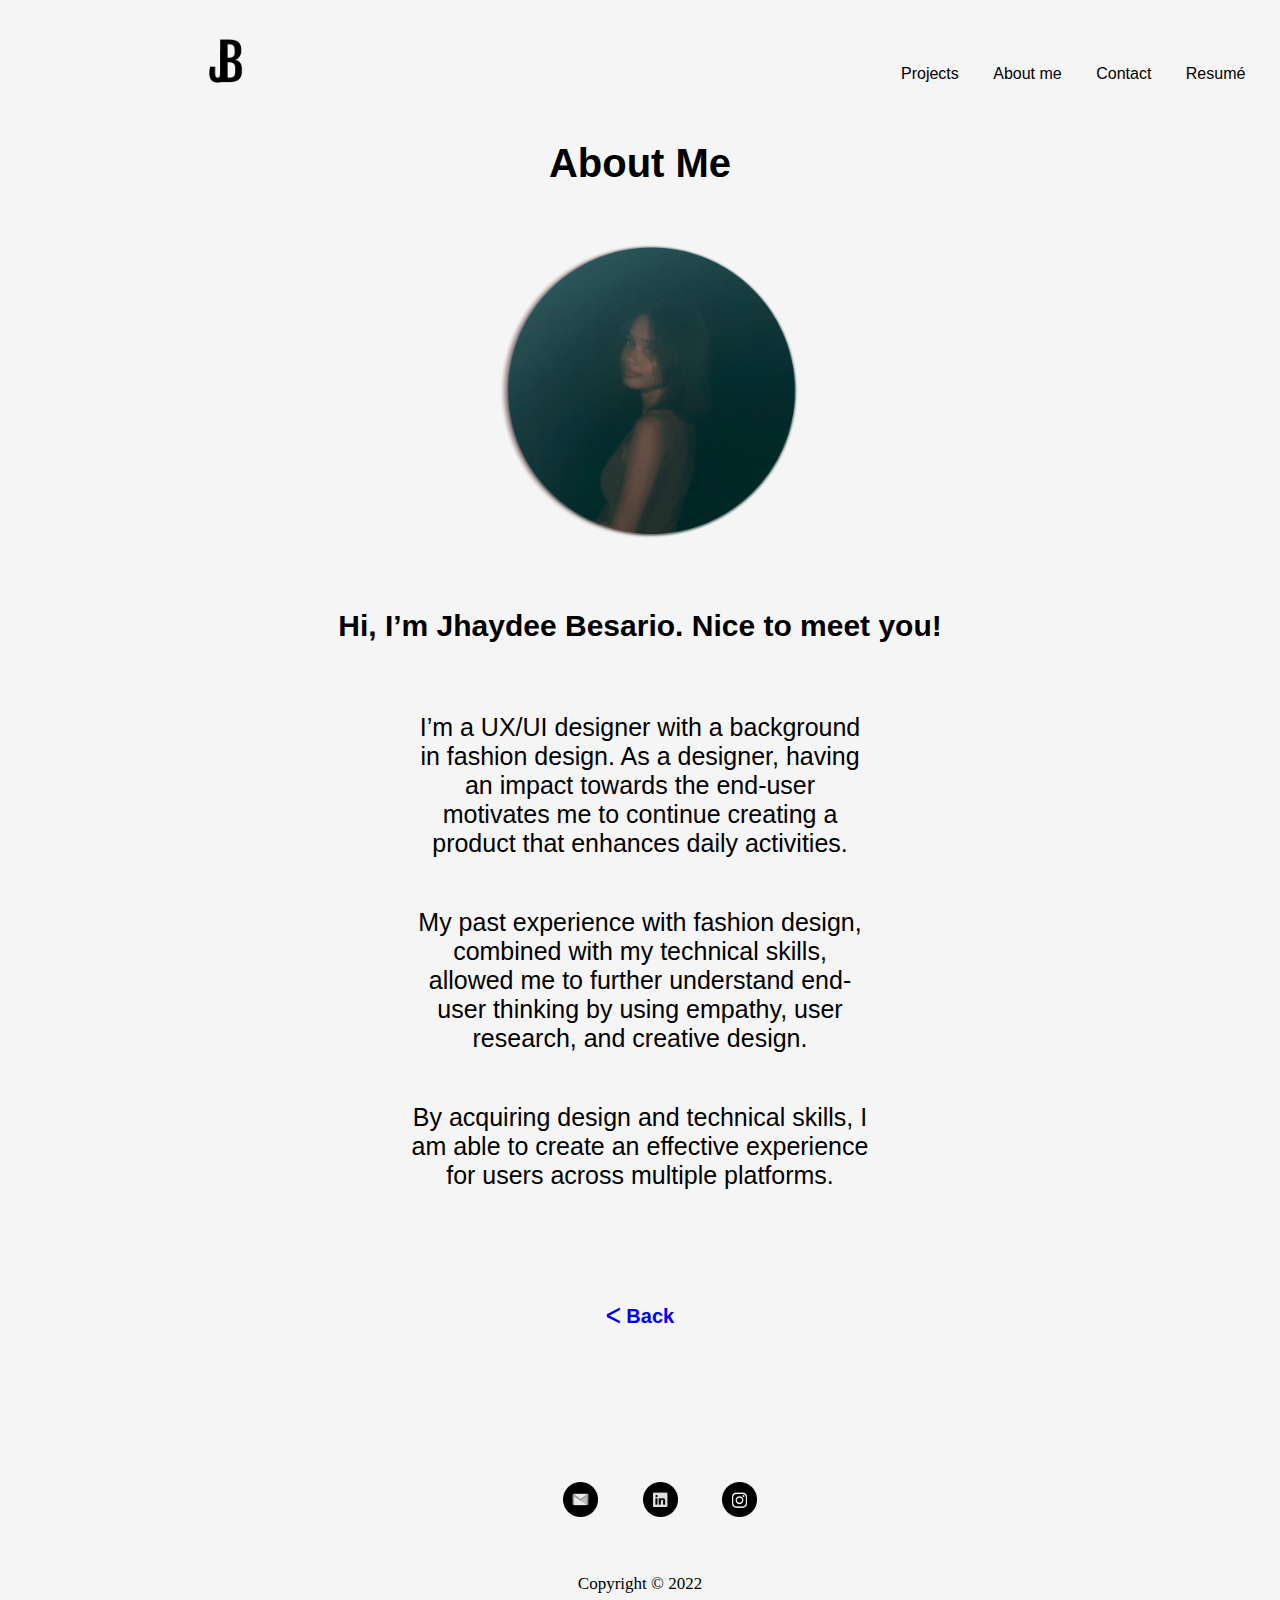
==== AboutMe.html @ c276e08f "files addes" ====
<!DOCTYPE html>
<html>
    <head>
        <link rel="stylesheet" href="CSS/styleAboutMe.css">
    </head>
    <body>
        <header>
            <div class="inline-block logo">
                <a href="index.html">
                <img src="images/Logo.png" width="35">
            </a>
            </div>
            <nav class="inline-block">
                <ul style="font-family: Arial">
                    <li class="inline-block" style = "margin: 15px;">Projects</li>
                    <li class="inline-block" style = "margin: 15px;">About me</li>
                    <li class="inline-block" style = "margin: 15px;">Contact</li>
                    <li class="inline-block" style = "margin: 15px;">Resumé</li>
                  </ul>
            </nav>
        </header>
        <section class="heroImg">
            <h1 id="pageTopic" class="center" style="font-family: Arial;">About Me</h1>
            <div>
                <img src="images/self image.png" class="center">
                <h2 class="intro" style="font-family: arial;">
                    Hi, I’m Jhaydee Besario. Nice to meet you!
                </h2>
                <p style="font-family: arial;">
                    I’m a UX/UI designer with a background in fashion design. As a designer, having an impact towards the end-user motivates me to continue creating a product that enhances daily activities.
                </p>
                <p style="font-family: arial;">
                    My past experience with fashion design, combined with my technical skills, allowed me to further understand end-user thinking by using empathy, user research, and creative design. 
                </p>
                <p style="font-family: arial;">
                    By acquiring design and technical skills, I am able to create an effective experience for users across multiple platforms.
                </p>
            </div>
            <h1 id="pageTopic" class="back" style="font-family: Arial;">
                <a style="text-decoration:none" href="index.html">
                ᐸ Back
            </a>
            </h1>
            <footer>
                <footer class="footer">
                    <nav class="inline-block">
                    <ul style="font-family: Arial">
                        <div>
                            <li class="inline-block" style = "margin: 20px;">
                            <img src="images/gmail.png" width="35">
                        </li>
                        <li class="inline-block" style = "margin: 20px;">
                            <img src="images/linkedin.png" width="35">
                        </li>
                            <li class="inline-block" style = "margin: 20px;">
                            <img src="images/ig.png" width="35">
                        </li>
                         </div>
                      </ul>
                    </nav>
                </footer>
                <p class="nav">
                    Copyright © 2022
                </p>
            </footer>
        </section>
    </body>
</html>
---- CSS/styleAboutMe.css ----
.center {
    display: block;
    margin-left: auto;
    margin-right: auto;
    width: 25%;
  }
  .heroImg {
    text-align: center;
  }
  .intro {
    font-weight: bold;
    }
    h1 {
      font-size: 40px;
      margin-bottom: 50px;
    }
    h2 {
      font-size: 30px;
      font-weight: normal;
      margin-top: 70px;
      margin-bottom: 70px;
    }
    p {
      font-size: 25px;
      margin-bottom: 50px;
      margin-right: 400px;
      margin-left: 400px;
      }    
      ul {
        list-style-type: none;
        margin-top: 20px;
      }
      body {
        background-color: #F5F5F5;
        margin-top: 30px;
        }
    .inline-block{
      display: inline-block;
      vertical-align: top;
    }
    .logo  {
      width: 50%;
      padding: 1px;
      margin-left: 200px;
    }
   .back {
       font-size: 20px;
       margin-top: 9%;
       margin-bottom: 9%;
   }
   .nav {
    font-size: 17px;
   }
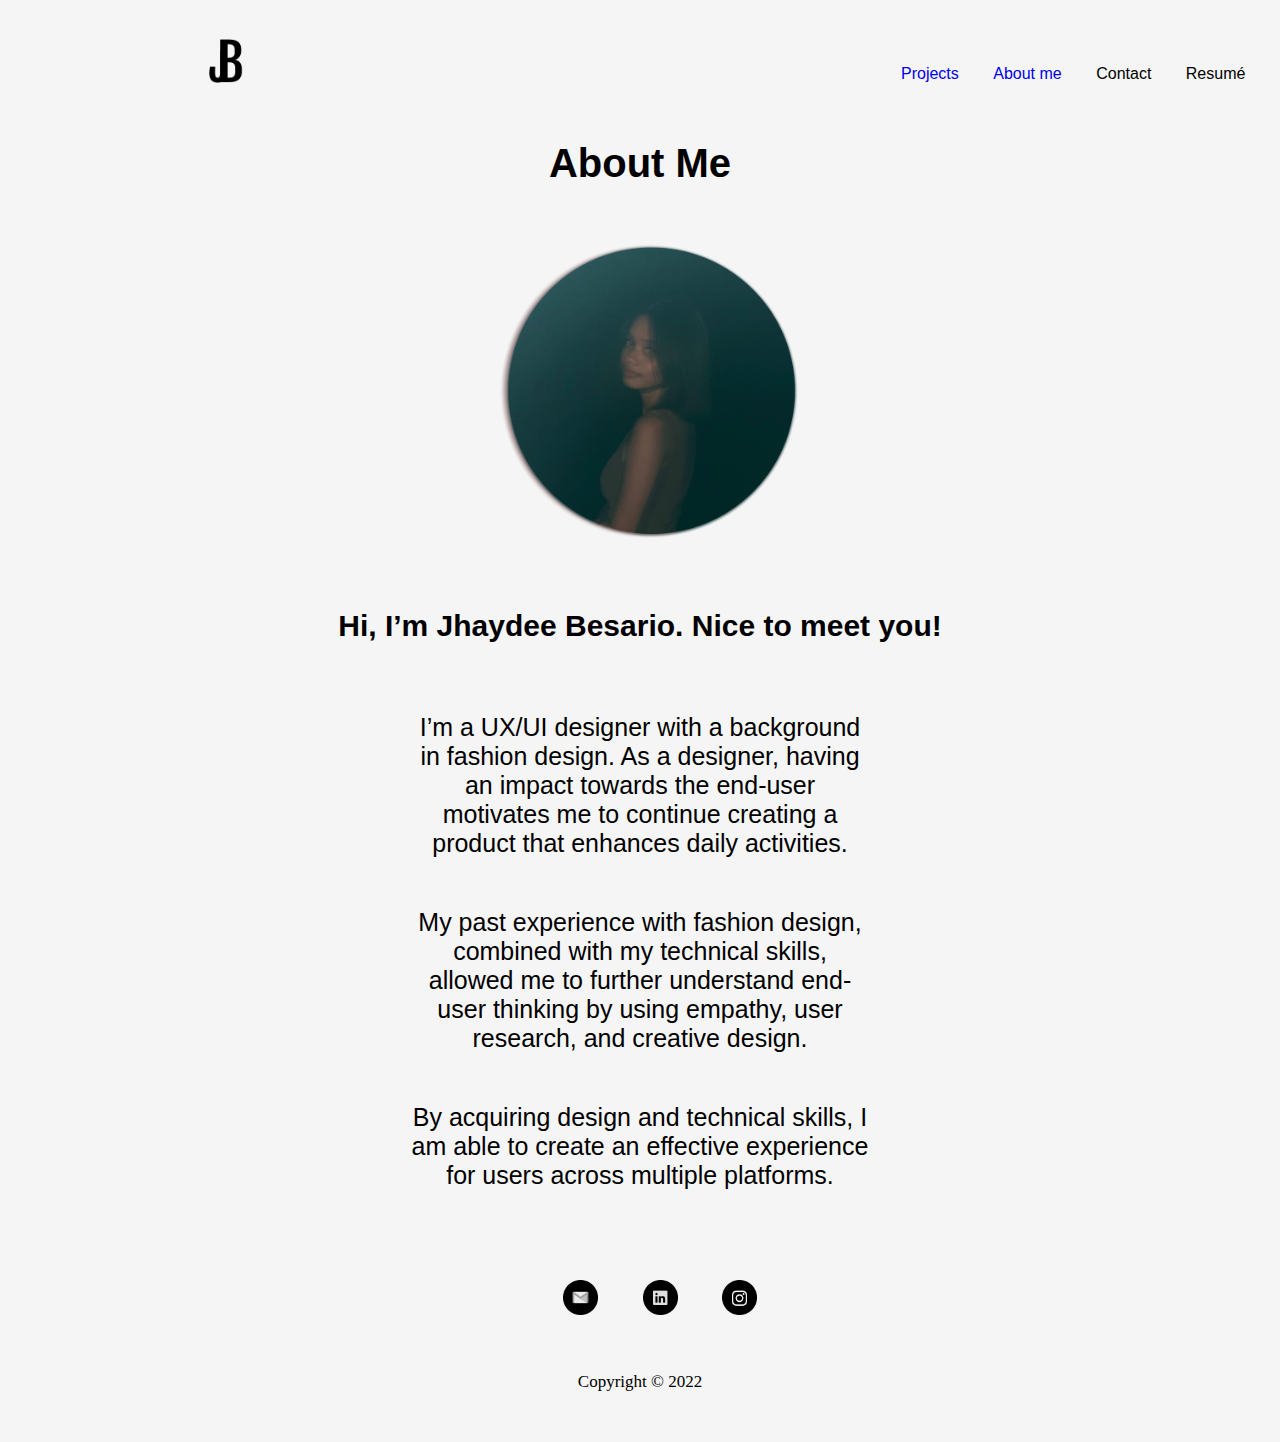
==== commit b76d50d2: "Added images" ====
--- a/AboutMe.html
+++ b/AboutMe.html
@@ -12,8 +12,16 @@
             </div>
             <nav class="inline-block">
                 <ul style="font-family: Arial">
-                    <li class="inline-block" style = "margin: 15px;">Projects</li>
-                    <li class="inline-block" style = "margin: 15px;">About me</li>
+                    <li class="inline-block" style = "margin: 15px;">
+                        <a style="text-decoration:none" href="Projects.html">
+                        Projects
+                        </a>
+                    </li>
+                    <li class="inline-block" style = "margin: 15px;">
+                        <a style="text-decoration:none" href="AboutMe.html">
+                        About me
+                        </a>
+                    </li>
                     <li class="inline-block" style = "margin: 15px;">Contact</li>
                     <li class="inline-block" style = "margin: 15px;">Resumé</li>
                   </ul>
@@ -36,11 +44,11 @@
                     By acquiring design and technical skills, I am able to create an effective experience for users across multiple platforms.
                 </p>
             </div>
-            <h1 id="pageTopic" class="back" style="font-family: Arial;">
-                <a style="text-decoration:none" href="index.html">
-                ᐸ Back
-            </a>
-            </h1>
+           
+
+
+
+            
             <footer>
                 <footer class="footer">
                     <nav class="inline-block">
